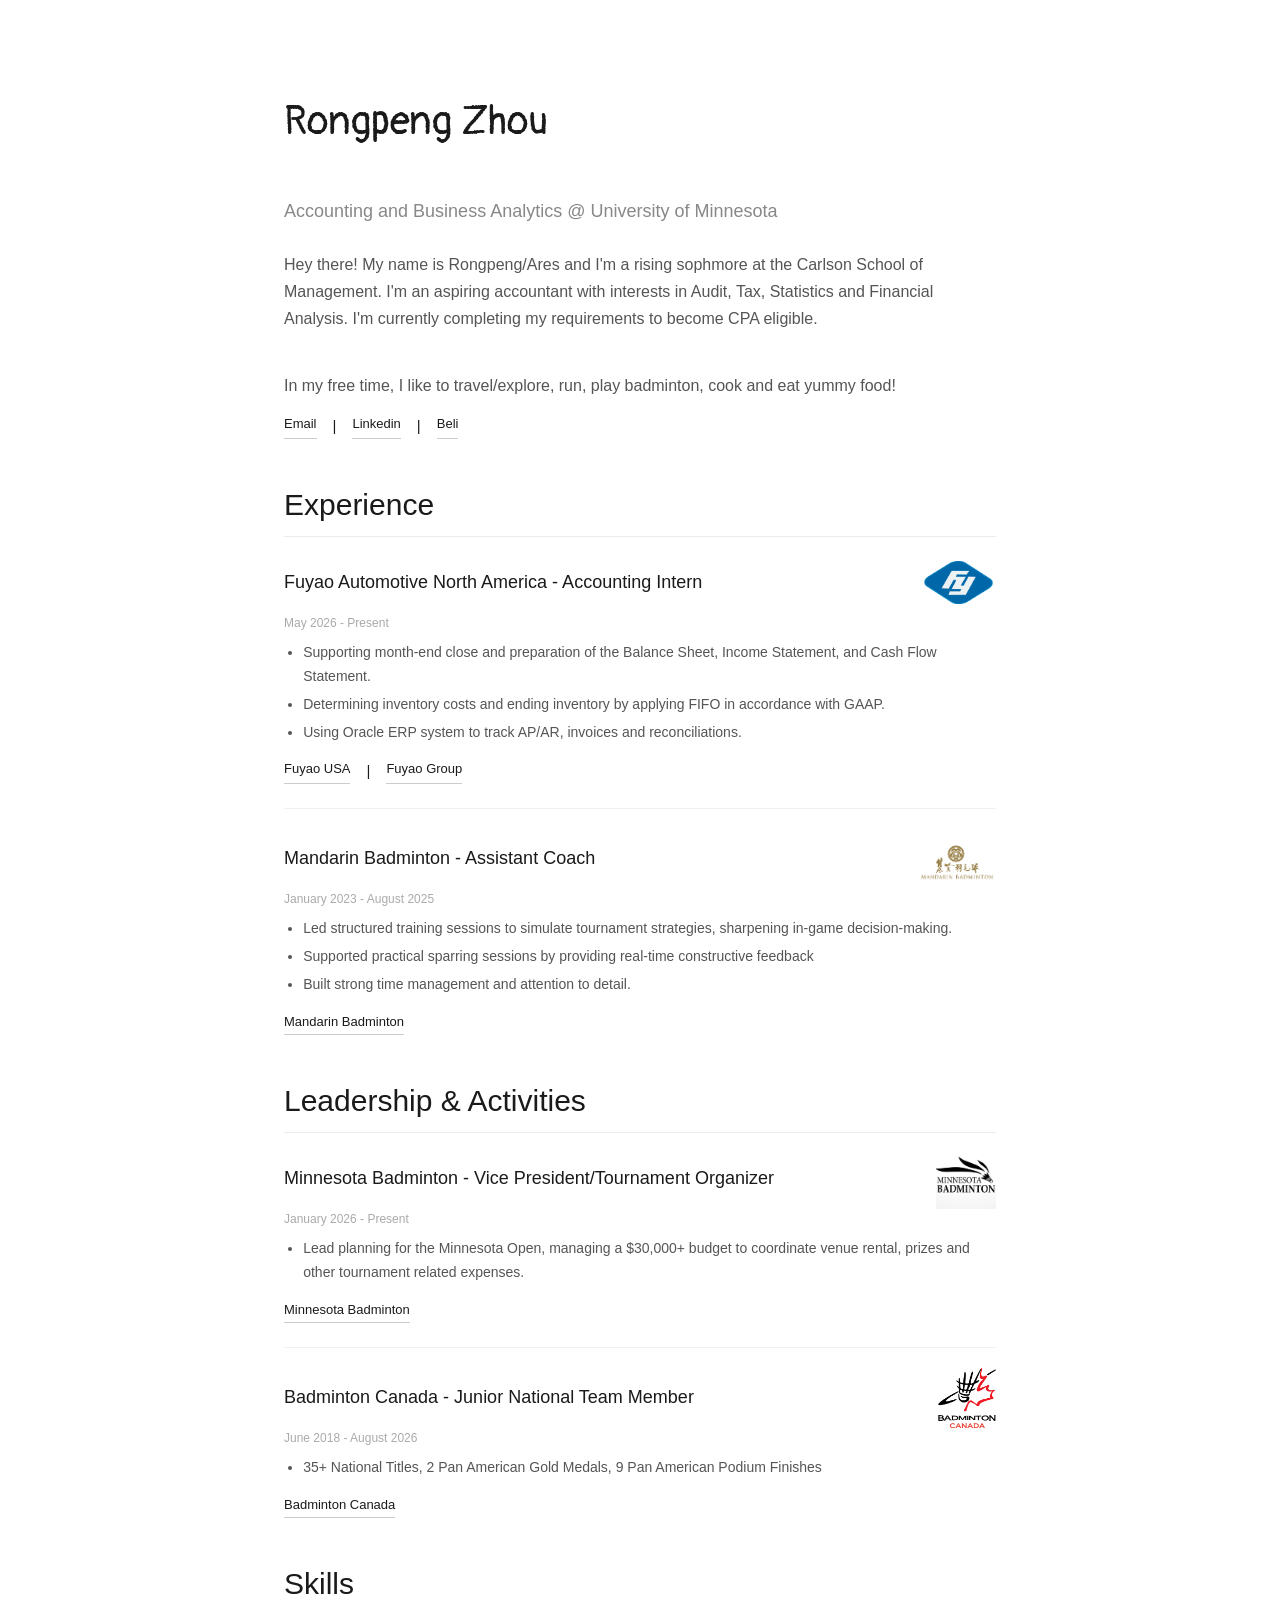
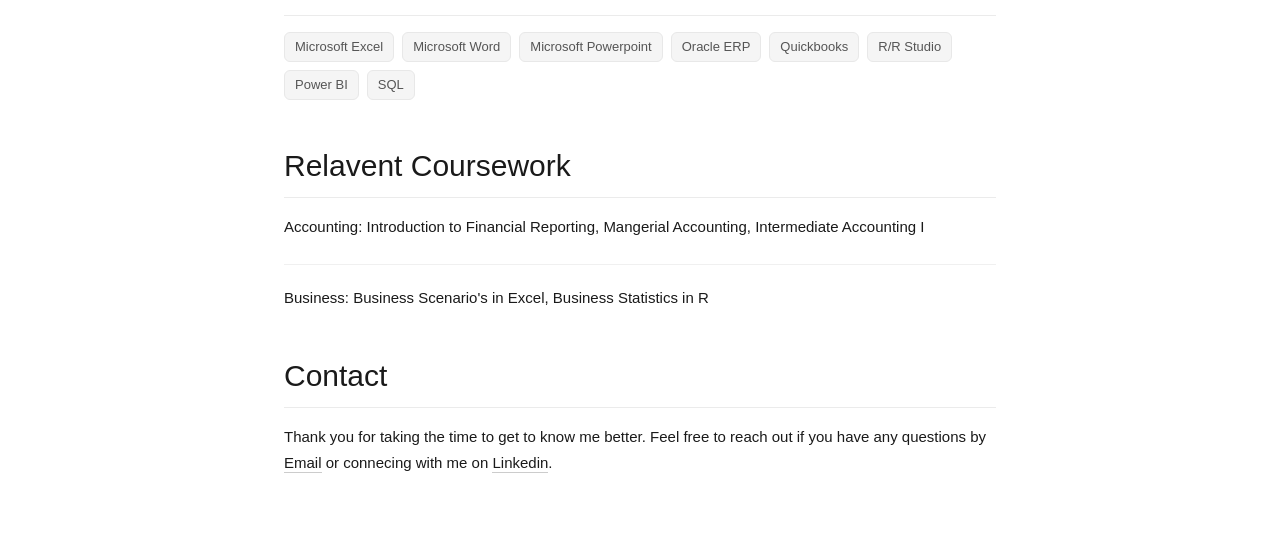
==== index.html @ 227df300 "Update index.html" ====
<!DOCTYPE html>
<html lang="en">
<head>
  <meta charset="UTF-8">
  <meta name="viewport" content="width=device-width, initial-scale=1.0">
  <title>Rongpeng Zhou</title>
  <link rel="stylesheet" href="style.css">
</head>
<body>
  <main class="container">

    <section class="intro">
      <h1>Rongpeng Zhou</h1>

      <section>
        <div class="item">
            <h3> Accounting and Business Analytics @ University of Minnesota</h3>
        </div>
    </section>
      
      <p class="subtitle">
         Hey there! My name is Rongpeng/Ares and I'm a rising sophmore at the Carlson School of Management. 
            I'm an aspiring accountant with interests in Audit, Tax, Statistics and Financial Analysis. 

         I'm currently completing my requirements to become CPA eligible. 
      </p>

      <section>
        <p class="subtitle">
            In my free time, I like to travel/explore, run, play badminton, cook and eat yummy food!
        </p>
      </section>

         <div class="links">
          <a href="mailto:ares.rongpeng.zhou07@gmail.com">Email</a> | 
          <a href="https://www.linkedin.com/in/zhourongpeng" target="_blank">Linkedin</a> | 
          <a href="https://beliapp.co/app/kfv" target="blank">Beli</a>
        </div>
      
    </section>

  

    <section>
      <h2> Experience</h2>

       <div class="item">
        <div class="company">
          <h3>Fuyao Automotive North America - Accounting Intern</h3>
          <img src="Logo/Fuyao.png" alt="Fuyao logo" class="company-logo" id="fuyao-logo">
        </div>
        <p class="date">May 2026 - Present</p>
        <ul>
          <li>Supporting month-end close and preparation of the Balance Sheet, Income Statement, and Cash Flow Statement.</li>
          <li>Determining inventory costs and ending inventory by applying FIFO in accordance with GAAP.</li>
          <li>Using Oracle ERP system to track AP/AR, invoices and reconciliations.</li>
        </ul>
        <div class="links">
          <a href="https://fuyaousa.com/" target="_blank">Fuyao USA</a> | <a href="https://www.fuyaogroup.com/en/" target="_blank">Fuyao Group</a>
        </div>
      </div>

      <div class="item">
        <div class="company">
        <h3>Mandarin Badminton - Assistant Coach</h3>
          <img src="Logo/Mandarin Badminton.png" alt="Mandarin Logo" class="company-logo">
        </div>
        <p class="date">January 2023 - August 2025</p>
        <ul>
          <li>Led structured training sessions to simulate tournament strategies, sharpening in-game decision-making.</li>
          <li>Supported practical sparring sessions by providing real-time constructive feedback</li>
          <li>Built strong time management and attention to detail.</li>
        </ul>
        <div class="links">
                <a href="https://mandarinbadminton.com/" target="_blank">Mandarin Badminton</a> 
      </div>
      </div>
    </section>

    <section>
  <h2>Leadership & Activities</h2>

  <div class="item">
      <div class="company">
        <h3>Minnesota Badminton - Vice President/Tournament Organizer</h3>
        <img src="Logo/MN badminton Logo.jpg" alt="MN Badminton Logo" class="company-logo">
      </div>
      <p class="date">January 2026 - Present</p>
      <ul>
        <li>Lead planning for the Minnesota Open, managing a $30,000+ budget to coordinate venue rental, prizes and other tournament related expenses.</li>
      </ul>
      <div class="links">
        <a href="https://www.minnesotabadminton.com/" target="_blank">Minnesota Badminton</a>
      </div>
    </div>

    <div class="item">
      <div class="company">
        <h3>Badminton Canada - Junior National Team Member</h3>
        <img src="Logo/BCAN logo.png" alt="BCAN Logo" class="company-logo">
      </div>
      <p class="date">June 2018 - August 2026</p>
      <ul>
        <li>35+ National Titles, 2 Pan American Gold Medals, 9 Pan American Podium Finishes</li>
      </ul>
      <div class="links">
        <a href="https://www.badminton.ca/" target="_blank">Badminton Canada</a>
      </div>
    </div>
  </section>

    <section>
      <h2>Skills</h2>

      <div class="skills">
        <span>Microsoft Excel</span>
        <span>Microsoft Word</span>
        <span>Microsoft Powerpoint</span>
        <span>Oracle ERP</span>
        <span>Quickbooks</span>
        <span>R/R Studio</span>
        <span>Power BI</span>
        <span>SQL</span>
      </div>
    </section>

    <section>
        <h2>Relavent Coursework</h2>
        <div class="item">
            Accounting:   <span>Introduction to Financial Reporting,</span>
        <span>Mangerial Accounting,</span>
        <span>Intermediate Accounting I</span>
        </div>

        <div class="item">
            Business:  <span>Business Scenario's in Excel,</span>
        <span>Business Statistics in R</span>
        </div>

    </section>

    <section>
      <h2>Contact</h2>
      <p>
        Thank you for taking the time to get to know me better.
        Feel free to reach out if you have any questions by <a href="mailto:ares.rongpeng.zhou07@gmail.com">Email</a> 
        or connecing with me on <a href="https://www.linkedin.com/in/zhourongpeng" target="_blank">Linkedin</a>.
      </p>
    </section>

  </main>

</body>
</html>
---- style.css ----
@import url('https://fonts.googleapis.com/css2?family=Playfair+Display:wght@400;500&display=swap');
@import url('https://fonts.googleapis.com/css2?family=Patrick+Hand&display=swap');
@import url('https://fonts.googleapis.com/css2?family=Pangolin&display=swap');
@import url('https://fonts.googleapis.com/css2?family=Roboto:wght@400;500&display=swap');

*, *::before, *::after {
  box-sizing: border-box;
  margin: 0;
  padding: 0;
}

body {
  font-family: -apple-system, BlinkMacSystemFont, "Segoe UI", Helvetica, Arial, sans-serif;
  font-size: 15px;
  line-height: 1.7;
  color: #1a1a1a;
  background: #ffffff;
}

.container {
  max-width: 760px;
  margin: 0 auto;
  padding: 3rem 1.5rem 4rem;
}

/* ── Intro ── */
.intro h1 {
font-family: 'Pangolin', cursive;
  font-size: 40px;
  font-weight: 500;
  margin-bottom: 4px;
}

.intro h3 {
  font-size: 24px;
  font-weight: 400;
  color: #888;
  margin-bottom: 12px;
}

.subtitle {
  font-size: 16px;
  color: #555;
  max-width: 100%;
  margin-bottom: 12px;
}

.links {
  margin: 14px 0 0;
  display: flex;
  gap: 16px;
  flex-wrap: wrap;
}

.links a {
  font-size: 13px;
  color: #1a1a1a;
  text-decoration: none;
  border-bottom: 1px solid #ccc;
  padding-bottom: 1px;
  transition: border-color 0.15s;
}

.links a:hover {
  border-color: #1a1a1a;
}

/* ── Section headings ── */
section {
  margin-top: 2.5rem;
}

section > h2 {
  font-family: 'Roboto' sans-serif;
  font-size: 30px;
  font-weight: 400;
  color: #1a1a1a;
  margin-bottom: 1rem;
  padding-bottom: 6px;
  border-bottom: 1px solid #ebebeb;
}

/* ── Items (jobs, roles) ── */
.item {
  margin-bottom: 1.5rem;
}

.item + .item {
  padding-top: 1.25rem;
  border-top: 1px solid #f0f0f0;
}
.company {
  display: flex;
  align-items: center;
  gap: 8px;
  justify-content: space-between;
}

.company-logo {
  height: 60px;
  width: 80;
  object-fit: contain;
}

#fuyao-logo {
  height: 60px;
  width: 75px;
  object-fit: contain;
}

.item h3 {
  font-size: 18px;
  font-weight: 500;
  margin-bottom: 2px;
}

.date {
  font-size: 12px;
  color: #aaa;
  margin-bottom: 8px;
}

.item ul {
  padding-left: 1.2rem;
  margin-top: 8px;
}

.item li {
  font-size: 14px;
  color: #555;
  margin-bottom: 4px;
}

/* ── Skills ── */
.skills {
  display: flex;
  flex-wrap: wrap;
  gap: 8px;
  margin-top: 4px;
}

.skills span {
  font-size: 13px;
  color: #555;
  background: #f5f5f5;
  border: 1px solid #e8e8e8;
  border-radius: 6px;
  padding: 3px 10px;
}

/* ── Contact ── */
section p a {
  color: #1a1a1a;
  text-decoration: none;
  border-bottom: 1px solid #ccc;
  padding-bottom: 1px;
}

section p a:hover {
  border-color: #1a1a1a;
}

/* ── Mobile ── */
@media (max-width: 600px) {
  .container {
    padding: 2rem 1.25rem 3rem;
  }

  .intro h1 {
    font-size: 22px;
  }
}
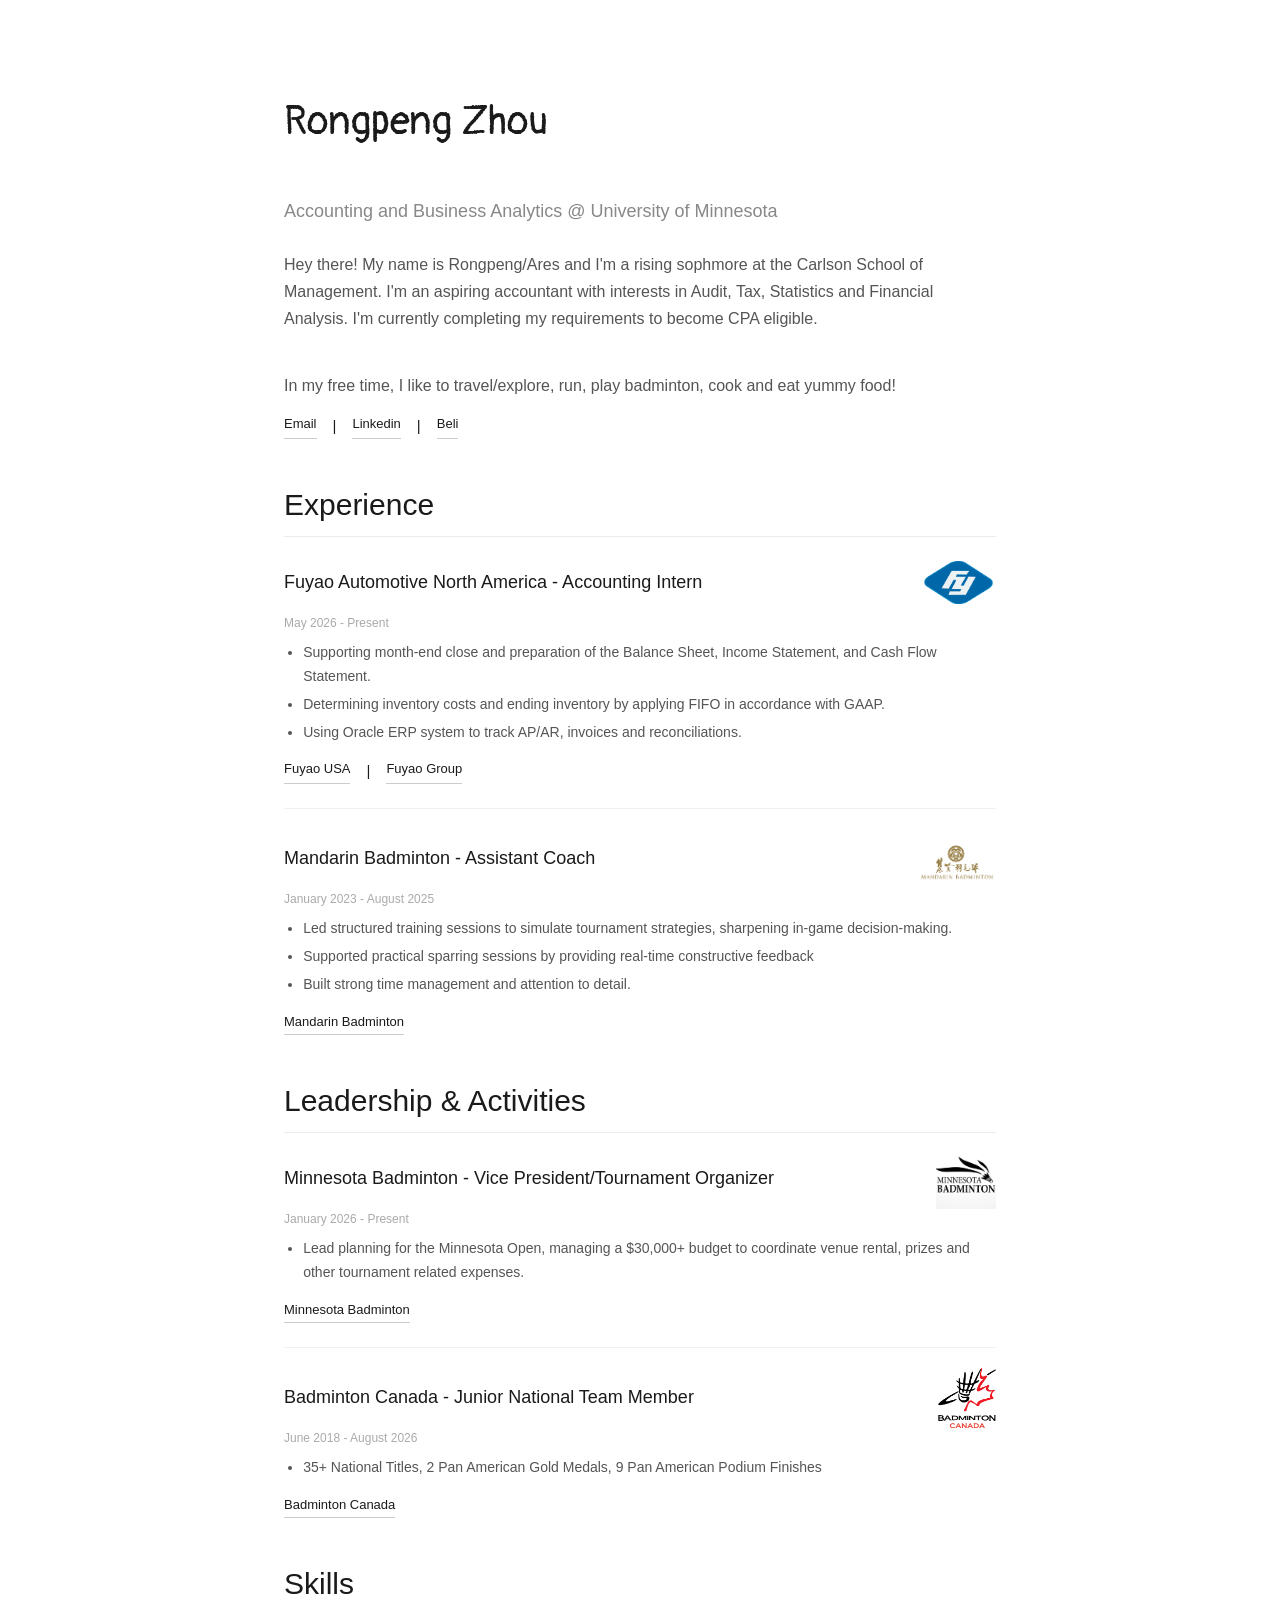
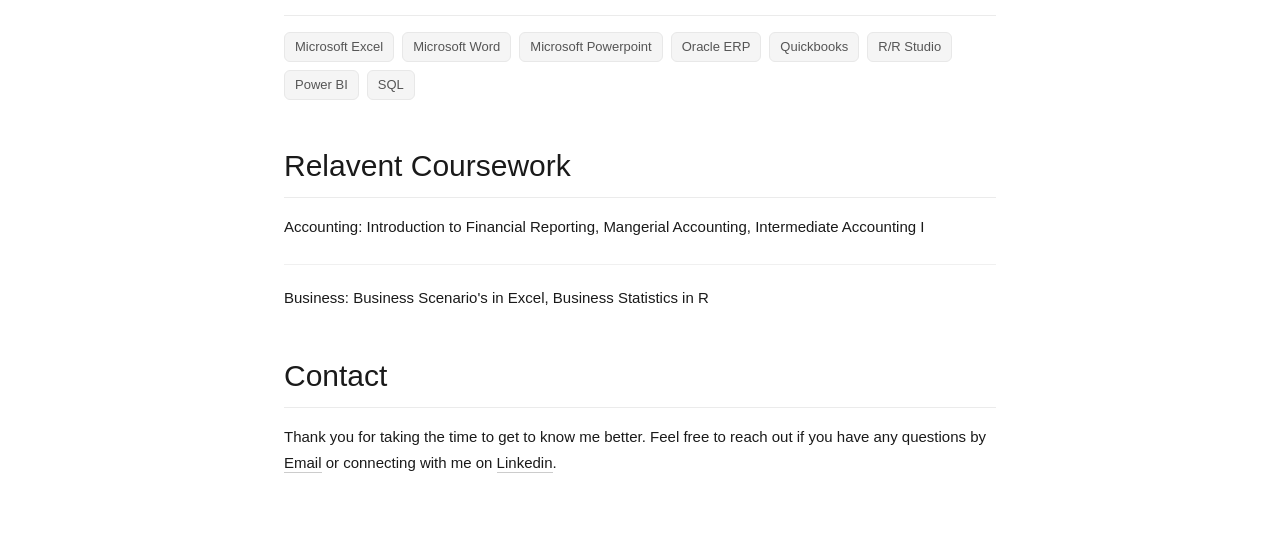
==== commit bbabbcfd: "Update index.html" ====
--- a/index.html
+++ b/index.html
@@ -144,7 +144,7 @@
       <p>
         Thank you for taking the time to get to know me better.
         Feel free to reach out if you have any questions by <a href="mailto:ares.rongpeng.zhou07@gmail.com">Email</a> 
-        or connecing with me on <a href="https://www.linkedin.com/in/zhourongpeng" target="_blank">Linkedin</a>.
+        or connecting with me on <a href="https://www.linkedin.com/in/zhourongpeng" target="_blank">Linkedin</a>.
       </p>
     </section>
 
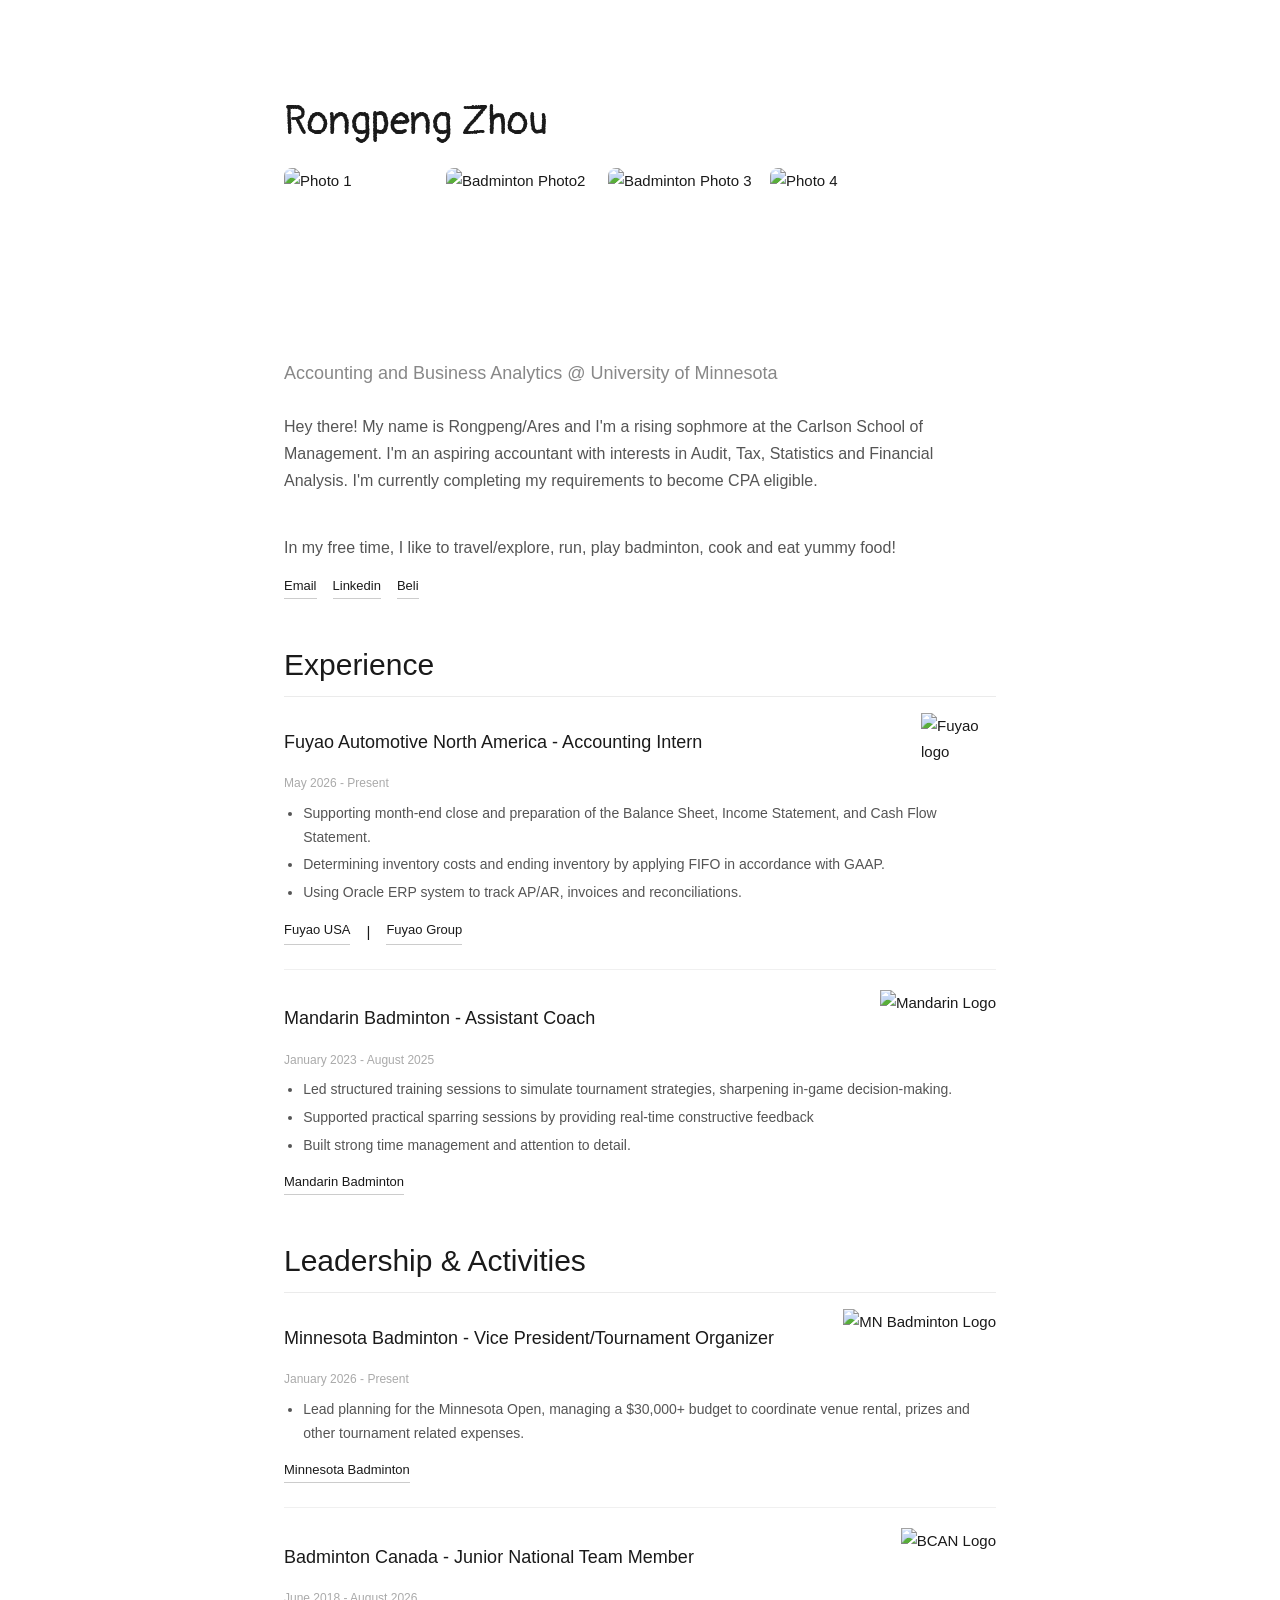
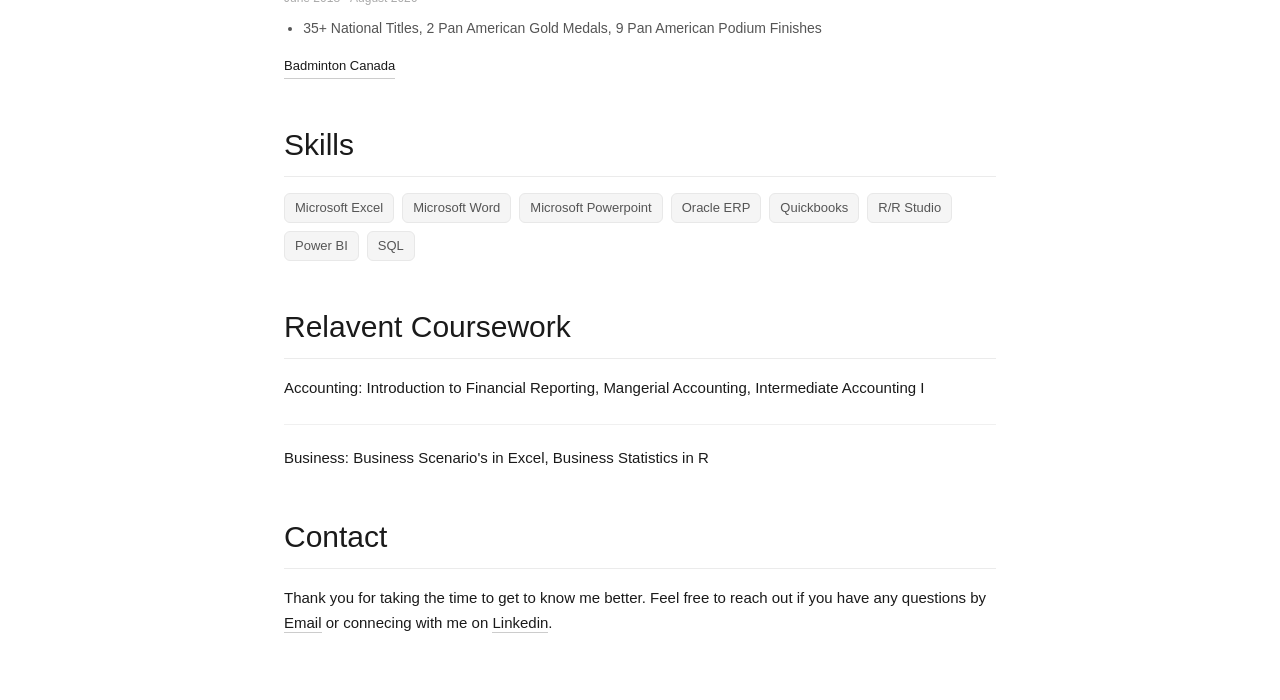
==== commit 91c124de: "Add files via upload" ====
--- a/index.html
+++ b/index.html
@@ -12,12 +12,18 @@
     <section class="intro">
       <h1>Rongpeng Zhou</h1>
 
+      <div class="photos">
+        <img src="Baddyphotos/Walter.jpg" alt="Photo 1">
+        <img src="Baddyphotos/peru.JPG" alt="Badminton Photo2">
+        <img src="Baddyphotos/mexico.JPG" alt="Badminton Photo 3">
+        <img src="Baddyphotos/sask.JPG" alt="  Photo 4">
+
+      </div>
       <section>
         <div class="item">
             <h3> Accounting and Business Analytics @ University of Minnesota</h3>
         </div>
     </section>
-      
       <p class="subtitle">
          Hey there! My name is Rongpeng/Ares and I'm a rising sophmore at the Carlson School of Management. 
             I'm an aspiring accountant with interests in Audit, Tax, Statistics and Financial Analysis. 
@@ -31,12 +37,11 @@
         </p>
       </section>
 
-         <div class="links">
-          <a href="mailto:ares.rongpeng.zhou07@gmail.com">Email</a> | 
-          <a href="https://www.linkedin.com/in/zhourongpeng" target="_blank">Linkedin</a> | 
-          <a href="https://beliapp.co/app/kfv" target="blank">Beli</a>
-        </div>
-      
+      <div class="links">
+        <a href="mailto:ares.rongpeng.zhou07@gmail.com">Email</a>
+        <a href="https://www.linkedin.com/in/zhourongpeng" target="_blank">Linkedin</a>
+        <a href="https://beliapp.co/app/kfv" target="blank">Beli</a>
+      </div>
     </section>
 
   
@@ -47,7 +52,7 @@
        <div class="item">
         <div class="company">
           <h3>Fuyao Automotive North America - Accounting Intern</h3>
-          <img src="Logo/Fuyao.png" alt="Fuyao logo" class="company-logo" id="fuyao-logo">
+          <img src="Logos/Fuyao.png" alt="Fuyao logo" class="company-logo" id="fuyao-logo">
         </div>
         <p class="date">May 2026 - Present</p>
         <ul>
@@ -63,7 +68,7 @@
       <div class="item">
         <div class="company">
         <h3>Mandarin Badminton - Assistant Coach</h3>
-          <img src="Logo/Mandarin Badminton.png" alt="Mandarin Logo" class="company-logo">
+          <img src="Logos/Mandarin Badminton.png" alt="Mandarin Logo" class="company-logo">
         </div>
         <p class="date">January 2023 - August 2025</p>
         <ul>
@@ -83,7 +88,7 @@
   <div class="item">
       <div class="company">
         <h3>Minnesota Badminton - Vice President/Tournament Organizer</h3>
-        <img src="Logo/MN badminton Logo.jpg" alt="MN Badminton Logo" class="company-logo">
+        <img src="Logos/MN badminton Logo.jpg" alt="MN Badminton Logo" class="company-logo">
       </div>
       <p class="date">January 2026 - Present</p>
       <ul>
@@ -97,7 +102,7 @@
     <div class="item">
       <div class="company">
         <h3>Badminton Canada - Junior National Team Member</h3>
-        <img src="Logo/BCAN logo.png" alt="BCAN Logo" class="company-logo">
+        <img src="Logos/BCAN logo.png" alt="BCAN Logo" class="company-logo">
       </div>
       <p class="date">June 2018 - August 2026</p>
       <ul>
@@ -144,11 +149,11 @@
       <p>
         Thank you for taking the time to get to know me better.
         Feel free to reach out if you have any questions by <a href="mailto:ares.rongpeng.zhou07@gmail.com">Email</a> 
-        or connecting with me on <a href="https://www.linkedin.com/in/zhourongpeng" target="_blank">Linkedin</a>.
+        or connecing with me on <a href="https://www.linkedin.com/in/zhourongpeng" target="_blank">Linkedin</a>.
       </p>
     </section>
 
   </main>
 
 </body>
-</html>
+</html>
--- a/style.css
+++ b/style.css
@@ -36,6 +36,19 @@
   font-weight: 400;
   color: #888;
   margin-bottom: 12px;
+}
+
+.photos {
+  display: flex;
+  gap: 12px;
+  margin: 12px 0;
+}
+
+.photos img {
+  width: 150px;
+  height: 150px;
+  object-fit: cover;
+  border-radius: 8px;
 }
 
 .subtitle {
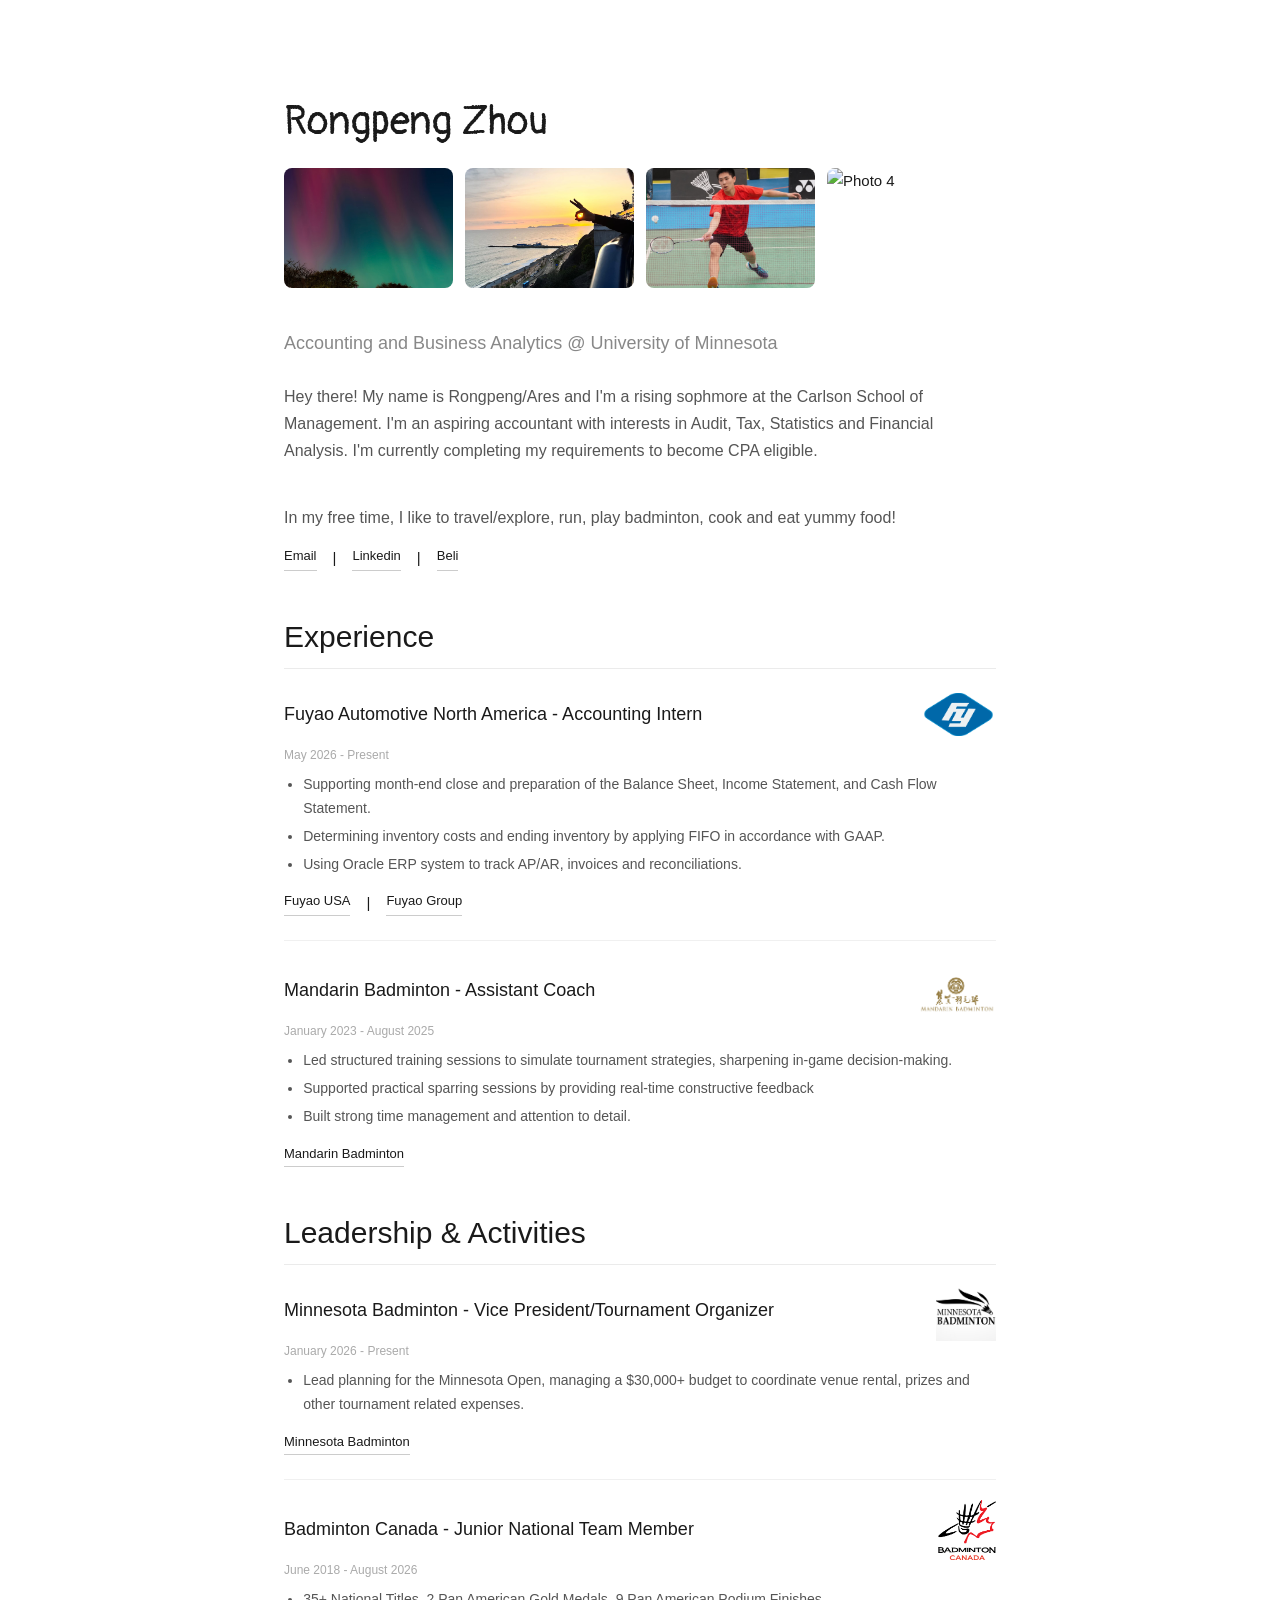
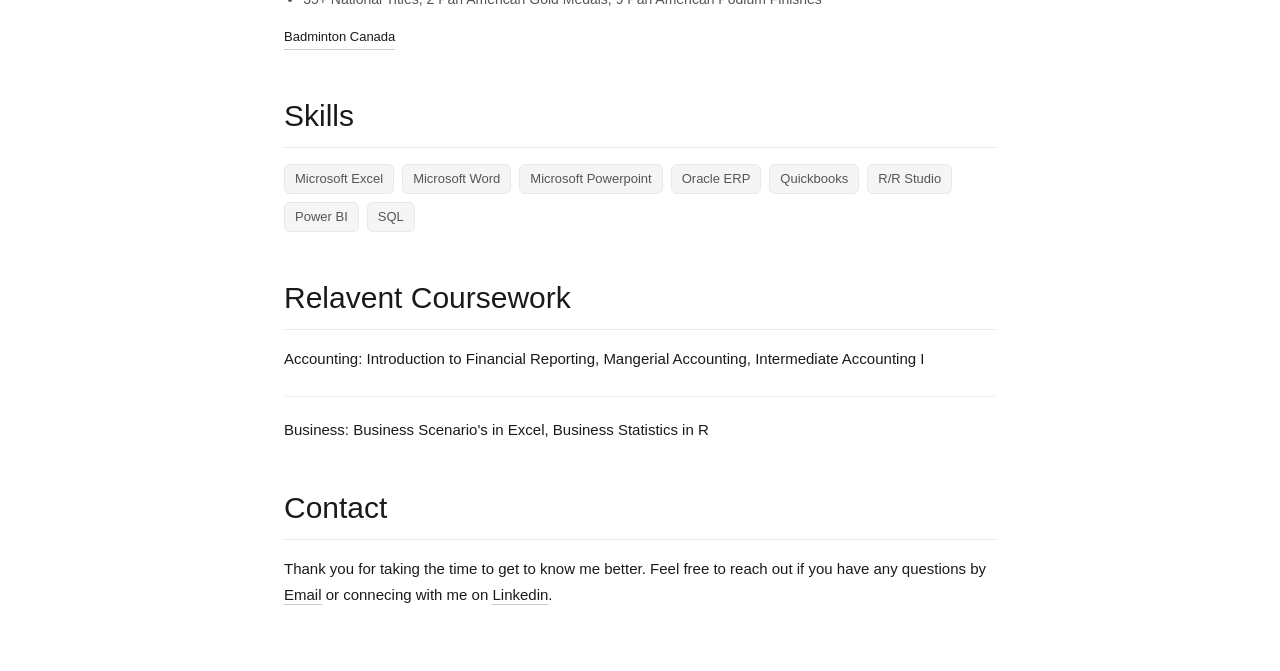
==== commit 8526fe88: "Update index.html" ====
--- a/index.html
+++ b/index.html
@@ -38,9 +38,9 @@
       </section>
 
       <div class="links">
-        <a href="mailto:ares.rongpeng.zhou07@gmail.com">Email</a>
-        <a href="https://www.linkedin.com/in/zhourongpeng" target="_blank">Linkedin</a>
-        <a href="https://beliapp.co/app/kfv" target="blank">Beli</a>
+        <a href="mailto:ares.rongpeng.zhou07@gmail.com">Email</a> | 
+        <a href="https://www.linkedin.com/in/zhourongpeng" target="_blank">Linkedin</a> | 
+        <a href="https://beliapp.co/app/kfv" target="blank">Beli</a> 
       </div>
     </section>
 
@@ -156,4 +156,4 @@
   </main>
 
 </body>
-</html>+</html>
--- a/style.css
+++ b/style.css
@@ -42,11 +42,12 @@
   display: flex;
   gap: 12px;
   margin: 12px 0;
+  width: 100%
 }
 
 .photos img {
-  width: 150px;
-  height: 150px;
+  width: calc(25% - 9px);
+  height: 120px;
   object-fit: cover;
   border-radius: 8px;
 }
@@ -182,4 +183,4 @@
   .intro h1 {
     font-size: 22px;
   }
-}+}
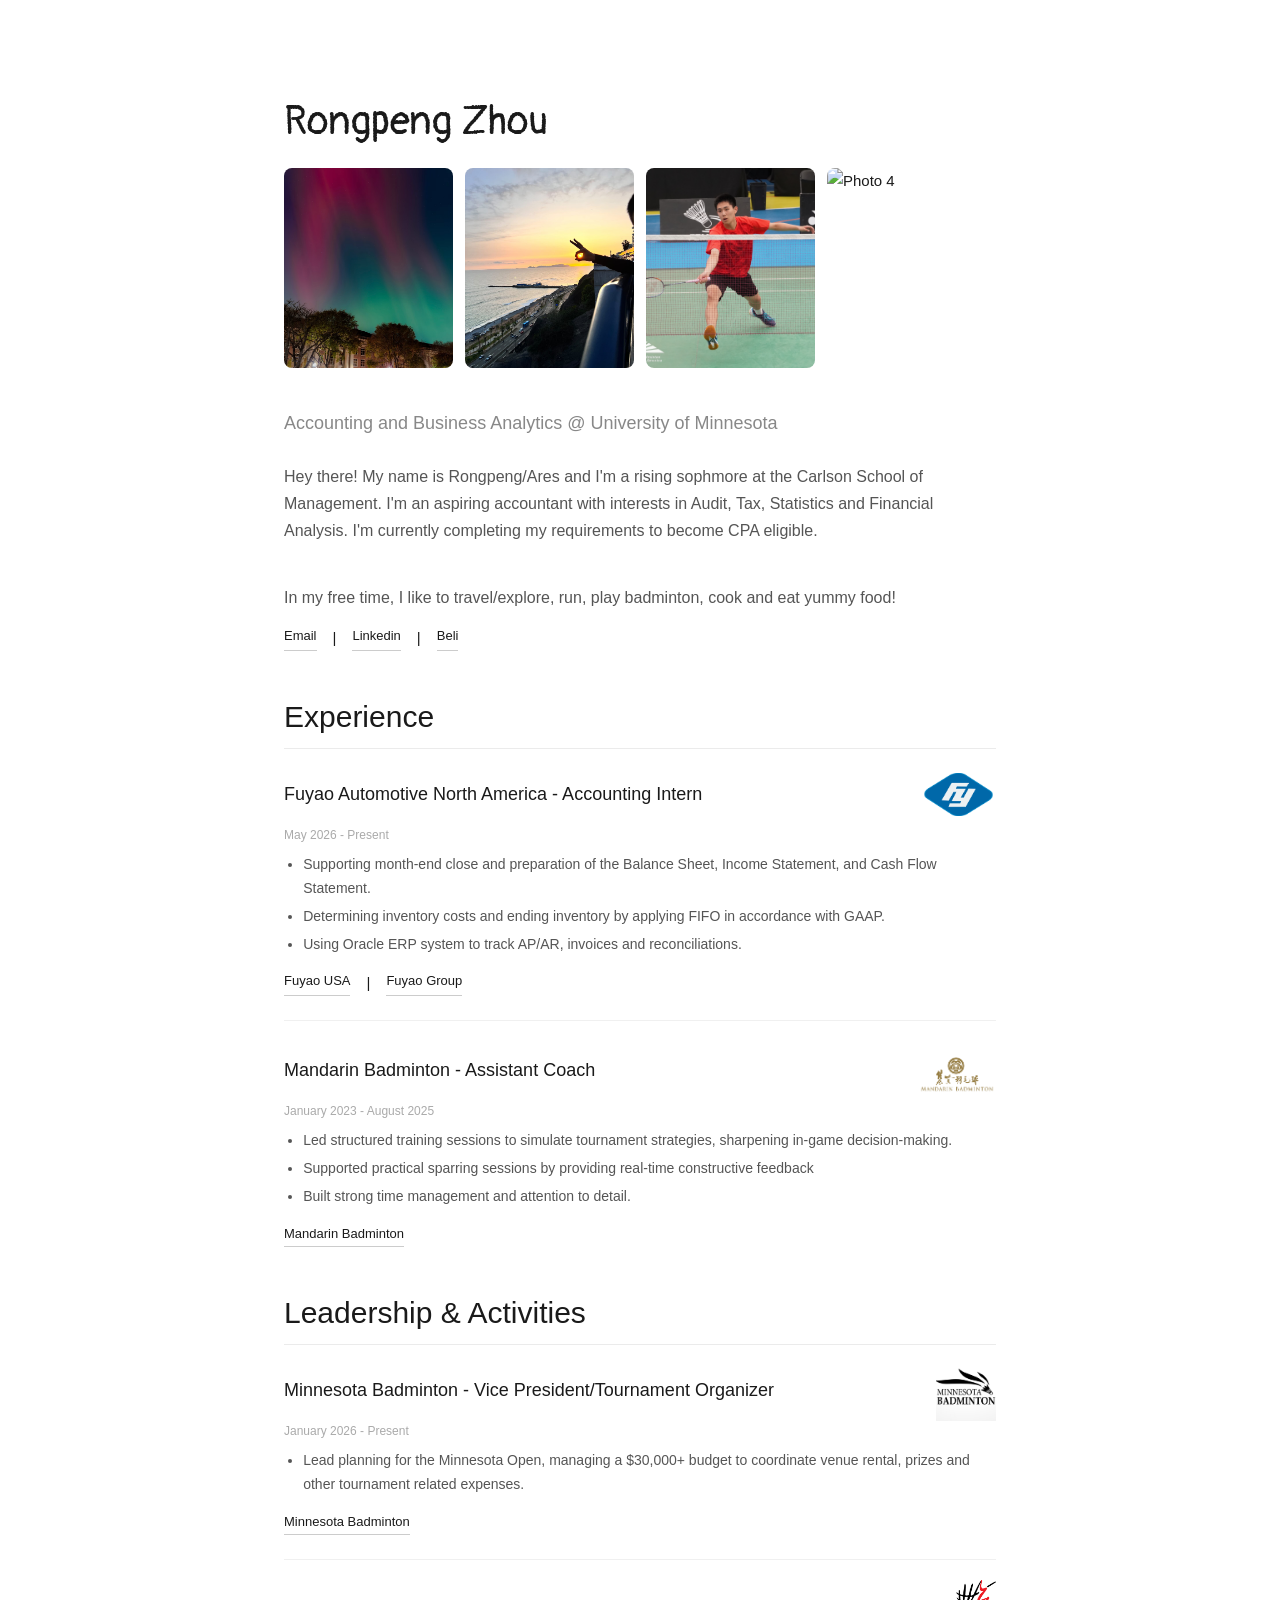
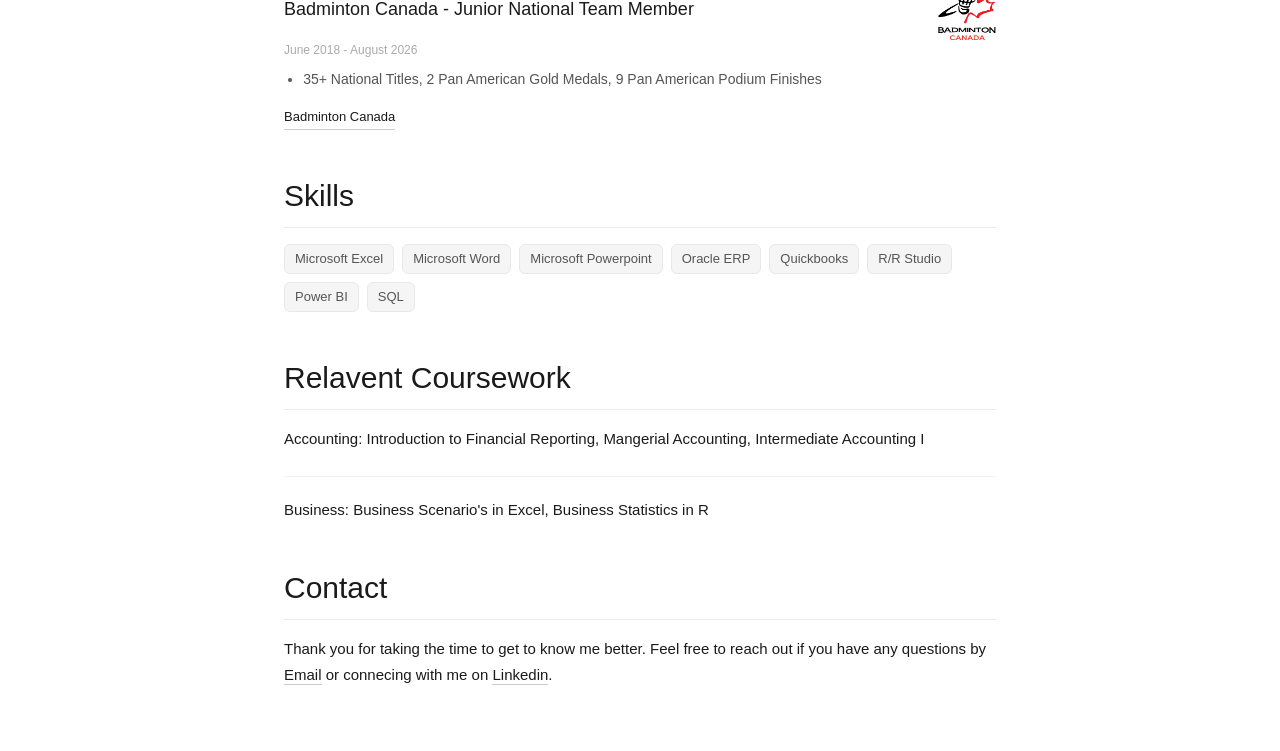
==== commit 6fd15b76: "Update index.html" ====
--- a/index.html
+++ b/index.html
@@ -16,7 +16,7 @@
         <img src="Baddyphotos/Walter.jpg" alt="Photo 1">
         <img src="Baddyphotos/peru.JPG" alt="Badminton Photo2">
         <img src="Baddyphotos/mexico.JPG" alt="Badminton Photo 3">
-        <img src="Baddyphotos/sask.JPG" alt="  Photo 4">
+        <img src="Baddyphotos/MasterHa" alt="  Photo 4">
 
       </div>
       <section>
--- a/style.css
+++ b/style.css
@@ -47,7 +47,7 @@
 
 .photos img {
   width: calc(25% - 9px);
-  height: 120px;
+  height: 200px;
   object-fit: cover;
   border-radius: 8px;
 }
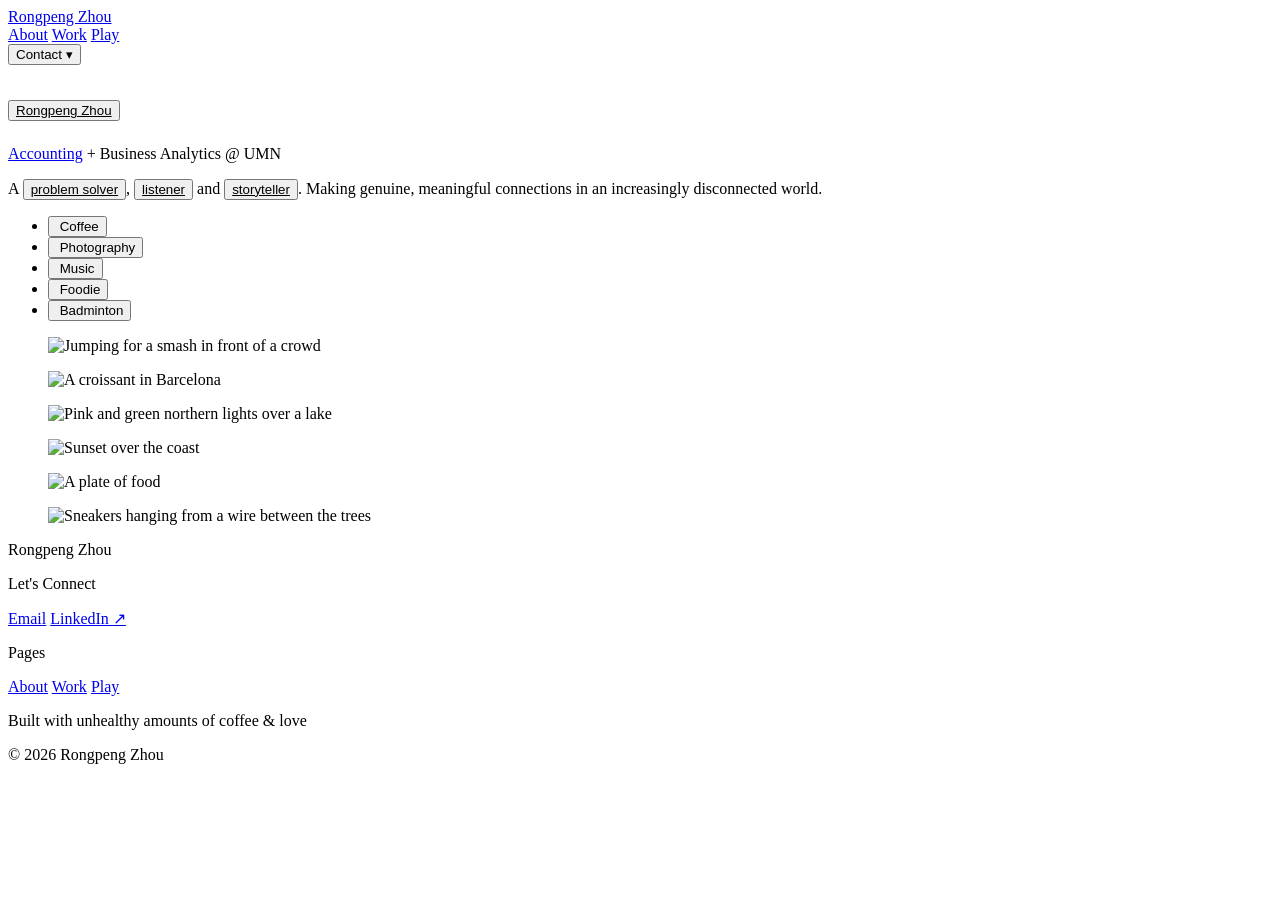
==== commit d7df6268: "Add files via upload" ====
--- a/index.html
+++ b/index.html
@@ -1,159 +1,260 @@
 <!DOCTYPE html>
+<!-- ═══════════════════════════════════════════════════════════════
+     index.html — the homepage
+
+     This file holds the CONTENT (words, links, photos).
+       • Looks / colours / sizes  → home.css
+       • Click behaviour + the text inside each detail card → home.js
+
+     Sections, top to bottom:
+       1. <head>    page title + fonts + stylesheet
+       2. Header    your name, subtitle, nav links
+       3. Intro     the one-sentence intro
+       4. Five things  the row of icon buttons
+       5. Stage     photo collage / detail card
+       6. Footer
+
+     Tip: everything inside a comment block like this one is ignored by browsers.
+     ═══════════════════════════════════════════════════════════════ -->
 <html lang="en">
 <head>
   <meta charset="UTF-8">
+  <!-- Makes the page scale properly on phones. Don't remove. -->
   <meta name="viewport" content="width=device-width, initial-scale=1.0">
+
+  <!-- Text shown on the browser tab. -->
   <title>Rongpeng Zhou</title>
-  <link rel="stylesheet" href="style.css">
+
+  <!-- Google Fonts: Pangolin (your name, titles), Patrick Hand (icon labels)
+       and ZCOOL KuaiLe (your Chinese name, since Pangolin has no Chinese characters).
+       To try a different font: pick one at fonts.google.com, replace the
+       family= part of this link, then update font-family in home.css. -->
+  <link rel="preconnect" href="https://fonts.googleapis.com">
+  <link rel="preconnect" href="https://fonts.gstatic.com" crossorigin>
+  <link href="https://fonts.googleapis.com/css2?family=Instrument+Serif:ital@0;1&family=Pangolin&family=Patrick+Hand&family=ZCOOL+KuaiLe&display=swap" rel="stylesheet">
+
+  <!-- All the styling for this page. -->
+  <link rel="stylesheet" href="css/home.css">
 </head>
 <body>
-  <main class="container">
-
-    <section class="intro">
-      <h1>Rongpeng Zhou</h1>
-
-      <div class="photos">
-        <img src="Baddyphotos/Walter.jpg" alt="Photo 1">
-        <img src="Baddyphotos/peru.JPG" alt="Badminton Photo2">
-        <img src="Baddyphotos/mexico.JPG" alt="Badminton Photo 3">
-        <img src="Baddyphotos/MasterHa" alt="  Photo 4">
-
-      </div>
-      <section>
-        <div class="item">
-            <h3> Accounting and Business Analytics @ University of Minnesota</h3>
+
+  <!-- Everything above the footer lives inside .page (max width + side padding set in home.css). -->
+  <main class="page home">
+
+    <!-- ───────── Header: name + nav ─────────
+         The <u> around your name draws the highlighter band
+         (styled in section 10 of home.css). Remove <u></u> to drop it.
+
+         Your name is a button: clicking it swaps between the two names below
+         (the swap itself happens in home.js).
+           data-en = English name
+           data-zh = Chinese name   ← TODO: type your Chinese name here
+         The text inside <u> is what shows when the page first loads, so keep
+         it the same as data-en. -->
+    <header class="top">
+      <!-- Top bar: small name (links back to the homepage) on the left,
+           nav links on the right. Styled in section 3 of home.css. -->
+      <div class="topbar">
+        <a class="home-link" href="index.html">Rongpeng Zhou</a>
+
+        <!-- Nav links. about.html and play.html don't exist yet; create them when you're ready.
+             To add a page: copy one <a> line, change href (the file) and the text.
+             Remember to update the "Pages" list in the footer too. -->
+        <nav class="nav" aria-label="Main">
+          <a href="about.html">About</a>
+          <a href="work.html">Work</a>
+          <a href="play.html">Play</a>
+          <!-- Contact dropdown: clicking "Contact" opens a small menu with these
+               links (the open/close is in js/nav.js, styles in section 3 of home.css).
+               To add a link, copy one <a> line inside .contact-list. -->
+          <div class="contact-menu">
+            <button class="contact-toggle" type="button" aria-expanded="false" aria-controls="contact-list">Contact <span class="caret" aria-hidden="true">▾</span></button>
+            <div class="contact-list" id="contact-list" hidden>
+              <a href="mailto:ares.rongpeng.zhou07@gmail.com">Email</a>
+              <a href="https://www.linkedin.com/in/zhourongpeng" target="_blank" rel="noopener">LinkedIn <span aria-hidden="true">↗</span></a>
+            </div>
+          </div>
+        </nav>
+      </div>
+
+      <!-- Big underlined name + subtitle, below the top bar. -->
+      <div class="who">
+        <h1 class="name">
+          <button class="name-toggle" id="name-toggle" type="button"
+                  data-en="Rongpeng Zhou"
+                  data-zh="周荣彭"
+                  title="Click me!"><u id="name-text">Rongpeng Zhou</u></button>
+        </h1>
+        <!-- Subtitle under your name: edit the text freely.
+             "Accounting" links to your coursework page (accounting.html) and
+             gets the highlighter band from the <u>. To do the same for
+             "Business Analytics", wrap it the same way and point it at a new page. -->
+        <p class="study"><a href="accounting.html"><u>Accounting</u></a> + Business Analytics @ UMN</p>
+      </div>
+    </header>
+
+    <!-- ───────── Two-column area ─────────
+         On computers (900px wide or more): everything in .home-left (intro,
+         hint, icons) sits on the LEFT, and the stage (photo gallery / card)
+         sits on the RIGHT. On phones and narrow windows they stack, one
+         above the other. Layout is in section 6b of home.css. -->
+    <div class="home-split">
+    <div class="home-left">
+
+    <!-- ───────── Intro ─────────
+         Wrap any word or phrase in <u>…</u> to give it the highlighter band.
+         Line breaks here don't matter; the browser wraps the text automatically.
+
+         The three highlighted words are buttons, just like the five icons:
+         clicking one swaps the photo collage for a card explaining why you
+         chose that word. Click it again (or press Esc) to go back.
+         Each data-key must match a key in ITEMS inside home.js, which is
+         where the card's title, photo and text live.
+         To make another word clickable, wrap it like the ones below with a
+         new data-key, and add a matching entry in ITEMS. -->
+    <!-- The intro has two parts:
+           <span class="lead">  the big headline (the three words), and
+           the rest             the smaller grey line after it.
+         class="fancy" gives a word the special slanted font. Move it to a
+         different <u> (or add it to more) to change which words get it.
+         Styles are in section 4 of home.css. -->
+    <p class="intro">
+      <span class="lead">A <button class="trait-word" data-key="problemsolver" aria-pressed="false"><u>problem solver</u></button>,
+      <button class="trait-word" data-key="listener" aria-pressed="false"><u>listener</u></button> and
+      <button class="trait-word" data-key="storyteller" aria-pressed="false"><u class="fancy">storyteller</u></button>.</span>
+      Making genuine, meaningful connections in an increasingly disconnected world.
+    </p>
+
+    <!-- The written hint is switched off: the icons now do a little wiggle
+         when the page loads instead (section 5 of home.css).
+         To bring the hint back, move the line below out of this comment.
+    <p class="hint">try tapping anything underlined</p>
+    -->
+
+    <!-- ───────── The five things ─────────
+         Each button's data-key must match a key in ITEMS inside home.js.
+         That's how clicking "coffee" knows to show the coffee card.
+
+         • <span class="label"> is the icon's name. It's hidden on the page
+           (screen readers still read it); the card title comes from ITEMS.
+         • To change the card's title/description/photo: edit ITEMS in home.js.
+         • To add a 6th thing: copy a whole <li>…</li> block, give it a new
+           data-key (e.g. "music"), and add a matching "music: {…}" entry in home.js.
+
+         The icon pictures live in images/icons/. To change one, replace the
+         PNG there (square, transparent background) or point src at a new file.
+    -->
+    <ul class="five" aria-label="Five things that make me, me">
+      <li>
+        <button class="thing" data-key="coffee" aria-pressed="false">
+          <span class="icon"><img src="images/icons/coffee.png" alt=""></span>
+          <span class="label">Coffee</span>
+        </button>
+      </li>
+      <li>
+        <button class="thing" data-key="fuji" aria-pressed="false">
+          <span class="icon"><img src="images/icons/camera.png" alt=""></span>
+          <span class="label">Photography</span>
+        </button>
+      </li>
+      <li>
+        <button class="thing" data-key="headphones" aria-pressed="false">
+          <span class="icon"><img src="images/icons/headphones.png" alt=""></span>
+          <span class="label">Music</span>
+        </button>
+      </li>
+      <li>
+        <button class="thing" data-key="icecream" aria-pressed="false">
+          <span class="icon"><img src="images/icons/icecream.png" alt=""></span>
+          <span class="label">Foodie</span>
+        </button>
+      </li>
+      <li>
+        <button class="thing" data-key="badminton" aria-pressed="false">
+          <span class="icon"><img src="images/icons/badminton.png" alt=""></span>
+          <span class="label">Badminton</span>
+        </button>
+      </li>
+    </ul>
+
+    </div><!-- /.home-left -->
+
+    <!-- ───────── Stage: shows the collage OR a detail card ─────────
+         Only one of the two is visible at a time; home.js switches between them. -->
+    <section class="stage" id="stage" aria-live="polite">
+
+      <!-- Collage. TODO: swap these for whatever photos you pick.
+           The layout is set up for exactly 6 tiles (see .collage in home.css).
+           Tile 1 is the big one, tile 3 is the tall one (a portrait photo works
+           best there), and tile 6 is the wide one.
+
+           To change a photo: put the image in the images/collage folder and update src.
+           File names are case-sensitive once the site is online (.JPG ≠ .jpg).
+           alt = a short description for screen readers; update it to match the photo. -->
+      <div class="collage" id="collage">
+        <figure class="tile"><img src="images/collage/badminton-gym.jpg" alt="Jumping for a smash in front of a crowd"></figure>
+        <figure class="tile"><img src="images/collage/barcelona-croissant.jpg" alt="A croissant in Barcelona"></figure>
+        <figure class="tile"><img src="images/collage/aurora-pink.jpg" alt="Pink and green northern lights over a lake"></figure>
+        <figure class="tile"><img src="images/collage/peru.JPG" alt="Sunset over the coast"></figure>
+        <figure class="tile"><img src="images/collage/MasterHa.jpg" alt="A plate of food"></figure>
+        <figure class="tile"><img src="images/collage/shoe-wire.jpg" alt="Sneakers hanging from a wire between the trees"></figure>
+      </div>
+
+      <!-- Detail card: filled in by home.js when a thing is clicked.
+           These elements are empty on purpose; don't type content here,
+           edit ITEMS in home.js instead. The ids must stay the same. -->
+      <article class="detail" id="detail" hidden>
+        <div class="detail-photo" id="detail-photo"></div>
+        <div class="detail-text">
+          <p class="detail-meta" id="detail-meta"></p>
+          <h2 class="detail-title" id="detail-title"></h2>
+          <p class="detail-desc" id="detail-desc"></p>
         </div>
+      </article>
+
     </section>
-      <p class="subtitle">
-         Hey there! My name is Rongpeng/Ares and I'm a rising sophmore at the Carlson School of Management. 
-            I'm an aspiring accountant with interests in Audit, Tax, Statistics and Financial Analysis. 
-
-         I'm currently completing my requirements to become CPA eligible. 
-      </p>
-
-      <section>
-        <p class="subtitle">
-            In my free time, I like to travel/explore, run, play badminton, cook and eat yummy food!
-        </p>
-      </section>
-
-      <div class="links">
-        <a href="mailto:ares.rongpeng.zhou07@gmail.com">Email</a> | 
-        <a href="https://www.linkedin.com/in/zhourongpeng" target="_blank">Linkedin</a> | 
-        <a href="https://beliapp.co/app/kfv" target="blank">Beli</a> 
-      </div>
-    </section>
-
-  
-
-    <section>
-      <h2> Experience</h2>
-
-       <div class="item">
-        <div class="company">
-          <h3>Fuyao Automotive North America - Accounting Intern</h3>
-          <img src="Logos/Fuyao.png" alt="Fuyao logo" class="company-logo" id="fuyao-logo">
+
+    </div><!-- /.home-split -->
+
+  </main>
+
+  <!-- ───────── Footer ───────── -->
+  <footer class="site-footer">
+    <div class="footer-top">
+      <p class="footer-name">Rongpeng Zhou</p>
+
+      <div class="footer-cols">
+        <!-- Contact links. To add one (e.g. Instagram, GitHub), copy the LinkedIn line
+             and change the href and text. target="_blank" opens it in a new tab. -->
+        <div class="footer-col">
+          <p class="footer-label">Let's Connect</p>
+          <a href="mailto:ares.rongpeng.zhou07@gmail.com">Email</a>
+          <a href="https://www.linkedin.com/in/zhourongpeng" target="_blank" rel="noopener">LinkedIn <span aria-hidden="true">↗</span></a>
         </div>
-        <p class="date">May 2026 - Present</p>
-        <ul>
-          <li>Supporting month-end close and preparation of the Balance Sheet, Income Statement, and Cash Flow Statement.</li>
-          <li>Determining inventory costs and ending inventory by applying FIFO in accordance with GAAP.</li>
-          <li>Using Oracle ERP system to track AP/AR, invoices and reconciliations.</li>
-        </ul>
-        <div class="links">
-          <a href="https://fuyaousa.com/" target="_blank">Fuyao USA</a> | <a href="https://www.fuyaogroup.com/en/" target="_blank">Fuyao Group</a>
+
+        <!-- Keep this list in sync with the nav links at the top. -->
+        <div class="footer-col">
+          <p class="footer-label">Pages</p>
+          <a href="about.html">About</a>
+          <a href="work.html">Work</a>
+          <a href="play.html">Play</a>
         </div>
       </div>
-
-      <div class="item">
-        <div class="company">
-        <h3>Mandarin Badminton - Assistant Coach</h3>
-          <img src="Logos/Mandarin Badminton.png" alt="Mandarin Logo" class="company-logo">
-        </div>
-        <p class="date">January 2023 - August 2025</p>
-        <ul>
-          <li>Led structured training sessions to simulate tournament strategies, sharpening in-game decision-making.</li>
-          <li>Supported practical sparring sessions by providing real-time constructive feedback</li>
-          <li>Built strong time management and attention to detail.</li>
-        </ul>
-        <div class="links">
-                <a href="https://mandarinbadminton.com/" target="_blank">Mandarin Badminton</a> 
-      </div>
-      </div>
-    </section>
-
-    <section>
-  <h2>Leadership & Activities</h2>
-
-  <div class="item">
-      <div class="company">
-        <h3>Minnesota Badminton - Vice President/Tournament Organizer</h3>
-        <img src="Logos/MN badminton Logo.jpg" alt="MN Badminton Logo" class="company-logo">
-      </div>
-      <p class="date">January 2026 - Present</p>
-      <ul>
-        <li>Lead planning for the Minnesota Open, managing a $30,000+ budget to coordinate venue rental, prizes and other tournament related expenses.</li>
-      </ul>
-      <div class="links">
-        <a href="https://www.minnesotabadminton.com/" target="_blank">Minnesota Badminton</a>
-      </div>
     </div>
 
-    <div class="item">
-      <div class="company">
-        <h3>Badminton Canada - Junior National Team Member</h3>
-        <img src="Logos/BCAN logo.png" alt="BCAN Logo" class="company-logo">
-      </div>
-      <p class="date">June 2018 - August 2026</p>
-      <ul>
-        <li>35+ National Titles, 2 Pan American Gold Medals, 9 Pan American Podium Finishes</li>
-      </ul>
-      <div class="links">
-        <a href="https://www.badminton.ca/" target="_blank">Badminton Canada</a>
-      </div>
+    <div class="footer-bottom">
+      <!-- TODO: edit this message to whatever you like.
+           (&amp; is how you write "&" in HTML.) -->
+      <p class="footer-note">Built with unhealthy amounts of coffee &amp; love</p>
+      <!-- The year updates itself automatically (see the end of home.js);
+           2026 is only a fallback. -->
+      <p class="footer-note">© <span id="year">2026</span> Rongpeng Zhou</p>
     </div>
-  </section>
-
-    <section>
-      <h2>Skills</h2>
-
-      <div class="skills">
-        <span>Microsoft Excel</span>
-        <span>Microsoft Word</span>
-        <span>Microsoft Powerpoint</span>
-        <span>Oracle ERP</span>
-        <span>Quickbooks</span>
-        <span>R/R Studio</span>
-        <span>Power BI</span>
-        <span>SQL</span>
-      </div>
-    </section>
-
-    <section>
-        <h2>Relavent Coursework</h2>
-        <div class="item">
-            Accounting:   <span>Introduction to Financial Reporting,</span>
-        <span>Mangerial Accounting,</span>
-        <span>Intermediate Accounting I</span>
-        </div>
-
-        <div class="item">
-            Business:  <span>Business Scenario's in Excel,</span>
-        <span>Business Statistics in R</span>
-        </div>
-
-    </section>
-
-    <section>
-      <h2>Contact</h2>
-      <p>
-        Thank you for taking the time to get to know me better.
-        Feel free to reach out if you have any questions by <a href="mailto:ares.rongpeng.zhou07@gmail.com">Email</a> 
-        or connecing with me on <a href="https://www.linkedin.com/in/zhourongpeng" target="_blank">Linkedin</a>.
-      </p>
-    </section>
-
-  </main>
-
+  </footer>
+
+  <!-- Loads the click behaviour. Keep this at the end of <body> so the page
+       content exists before the script runs. -->
+  <script src="js/home.js"></script>
+  <script src="js/nav.js"></script>
 </body>
 </html>
